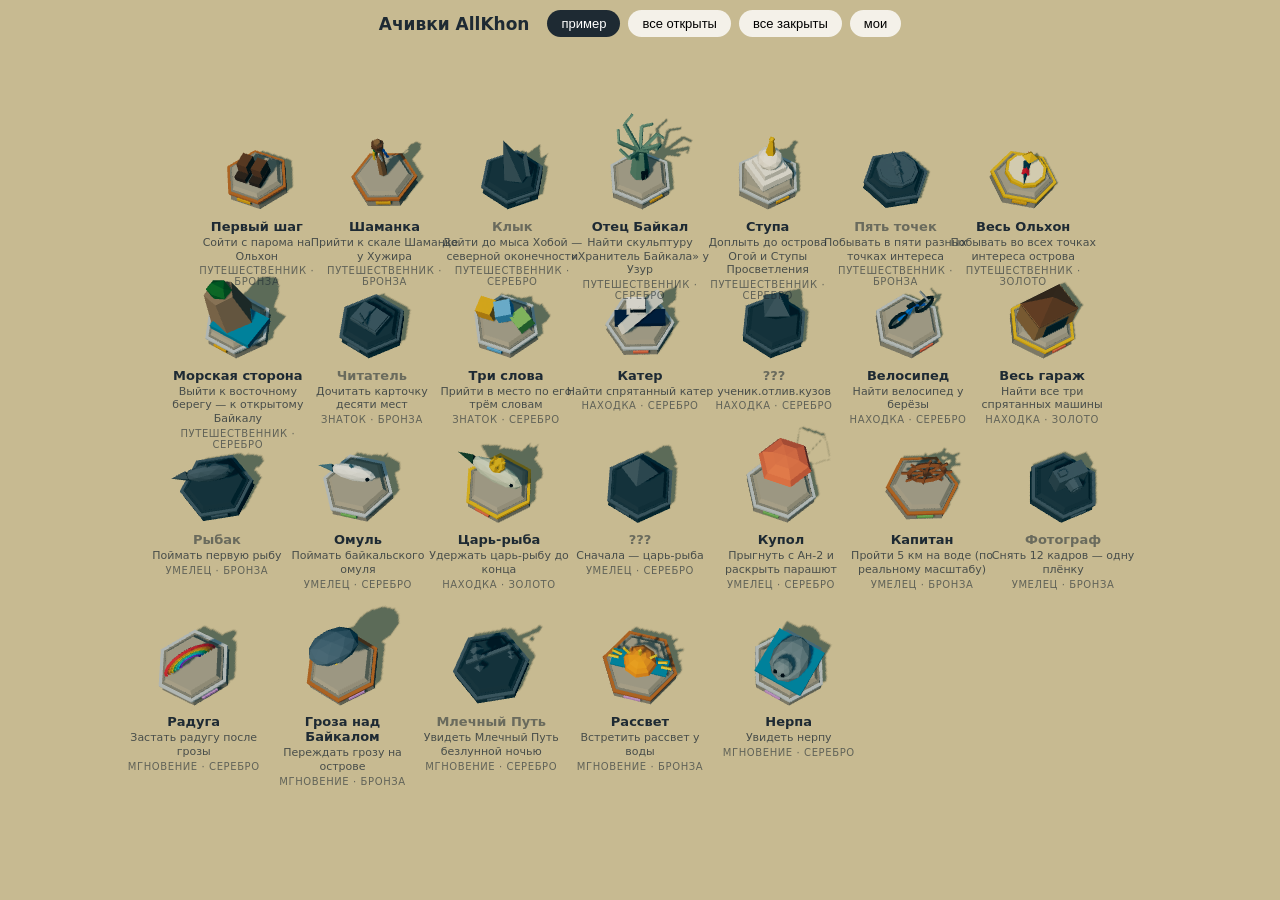
==== achievements.html @ 07ad4da5 "Сайт v0.14.26 · 16.11.2026 02:11" ====
<!doctype html>
<html lang="ru">
  <head>
    <meta charset="UTF-8" />
    <meta name="viewport" content="width=device-width, initial-scale=1" />
    <title>AllKhon — ачивки</title>
    <style>html,body{color:#1e2a33;background:#cfe3ea;height:100%;margin:0;font-family:system-ui,sans-serif;overflow:hidden}canvas{display:block}#bar{z-index:2;justify-content:center;align-items:center;gap:8px;display:flex;position:fixed;top:10px;left:0;right:0}#bar b{margin-right:10px;font-size:17px}#bar button{cursor:pointer;background:#fffc;border:0;border-radius:999px;padding:6px 14px;font-size:13px}#bar button.on{color:#fff;background:#1e2a33}#labels{pointer-events:none;position:fixed;inset:0}.lab{text-align:center;width:150px;position:absolute;transform:translate(-50%)}.lab .n{font-size:13px;font-weight:700}.lab .t{opacity:.75;margin-top:2px;font-size:11px;line-height:1.25}.lab .k{text-transform:uppercase;letter-spacing:.06em;opacity:.6;margin-top:2px;font-size:10px}.lab.off .n{opacity:.55}</style>
    <script type="module" crossorigin src="./assets/achievements-DdDQetMf.js"></script>
    <link rel="modulepreload" crossorigin href="./assets/modulepreload-polyfill-P2Xu9kJm.js">
    <link rel="modulepreload" crossorigin href="./assets/achievements-7q-dB1kM.js">
  </head>
  <body>
    <div id="bar"><b>Ачивки AllKhon</b>
      <button data-m="demo" class="on">пример</button><button data-m="all">все открыты</button><button data-m="none">все закрыты</button><button data-m="mine">мои</button>
    </div>
    <div id="labels"></div>
  </body>
</html>
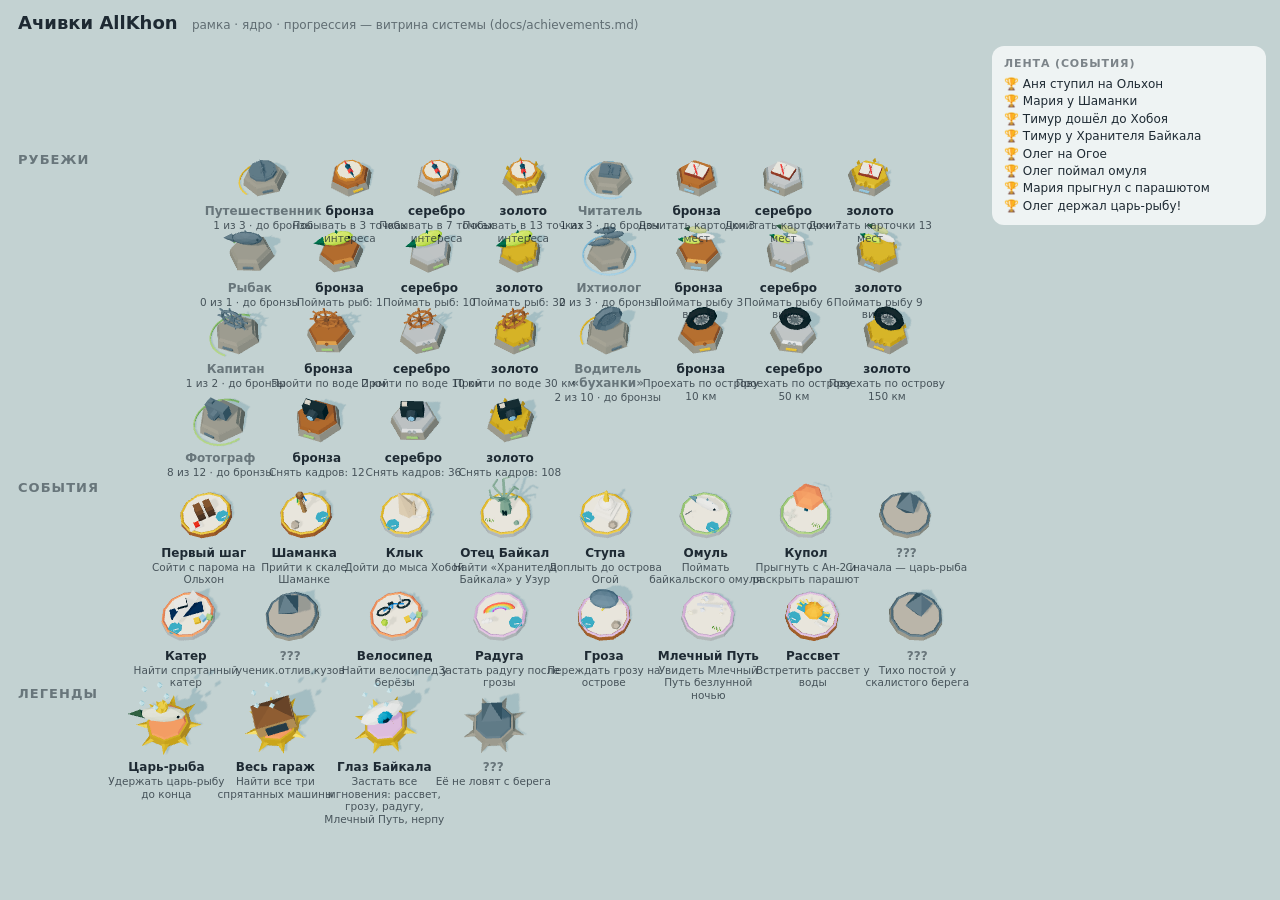
==== commit dc75b4b4: "Сайт v0.14.27 · 16.11.2026 09:28" ====
--- a/achievements.html
+++ b/achievements.html
@@ -4,15 +4,14 @@
     <meta charset="UTF-8" />
     <meta name="viewport" content="width=device-width, initial-scale=1" />
     <title>AllKhon — ачивки</title>
-    <style>html,body{color:#1e2a33;background:#cfe3ea;height:100%;margin:0;font-family:system-ui,sans-serif;overflow:hidden}canvas{display:block}#bar{z-index:2;justify-content:center;align-items:center;gap:8px;display:flex;position:fixed;top:10px;left:0;right:0}#bar b{margin-right:10px;font-size:17px}#bar button{cursor:pointer;background:#fffc;border:0;border-radius:999px;padding:6px 14px;font-size:13px}#bar button.on{color:#fff;background:#1e2a33}#labels{pointer-events:none;position:fixed;inset:0}.lab{text-align:center;width:150px;position:absolute;transform:translate(-50%)}.lab .n{font-size:13px;font-weight:700}.lab .t{opacity:.75;margin-top:2px;font-size:11px;line-height:1.25}.lab .k{text-transform:uppercase;letter-spacing:.06em;opacity:.6;margin-top:2px;font-size:10px}.lab.off .n{opacity:.55}</style>
-    <script type="module" crossorigin src="./assets/achievements-DdDQetMf.js"></script>
+    <style>html,body{color:#1e2a33;background:#cfe3ea;height:100%;margin:0;font-family:system-ui,sans-serif;overflow:hidden}canvas{display:block}#labels{pointer-events:none;position:fixed;inset:0}.lab{text-align:center;width:124px;position:absolute;transform:translate(-50%)}.lab .n{font-size:12px;font-weight:700}.lab .t{opacity:.75;margin-top:1px;font-size:10.5px;line-height:1.2}.lab.off .n{opacity:.55}.sec{letter-spacing:.08em;text-transform:uppercase;opacity:.55;font-size:13px;font-weight:800;position:absolute;left:18px;transform:translateY(-50%)}#head{font-size:18px;font-weight:800;position:fixed;top:12px;left:18px}#head span{opacity:.6;margin-left:8px;font-size:12px;font-weight:400}#feed{background:#ffffffb8;border-radius:12px;width:250px;padding:10px 12px;font-size:12px;line-height:1.45;position:fixed;top:46px;right:14px}#feed b{letter-spacing:.08em;text-transform:uppercase;opacity:.55;margin-bottom:4px;font-size:11px;display:block}</style>
+    <script type="module" crossorigin src="./assets/achievements-YMZE5nSg.js"></script>
     <link rel="modulepreload" crossorigin href="./assets/modulepreload-polyfill-P2Xu9kJm.js">
-    <link rel="modulepreload" crossorigin href="./assets/achievements-7q-dB1kM.js">
+    <link rel="modulepreload" crossorigin href="./assets/achievements-QhnaVHcl.js">
   </head>
   <body>
-    <div id="bar"><b>Ачивки AllKhon</b>
-      <button data-m="demo" class="on">пример</button><button data-m="all">все открыты</button><button data-m="none">все закрыты</button><button data-m="mine">мои</button>
-    </div>
+    <div id="head">Ачивки AllKhon <span>рамка · ядро · прогрессия — витрина системы (docs/achievements.md)</span></div>
     <div id="labels"></div>
+    <div id="feed"><b>Лента (события)</b></div>
   </body>
 </html>
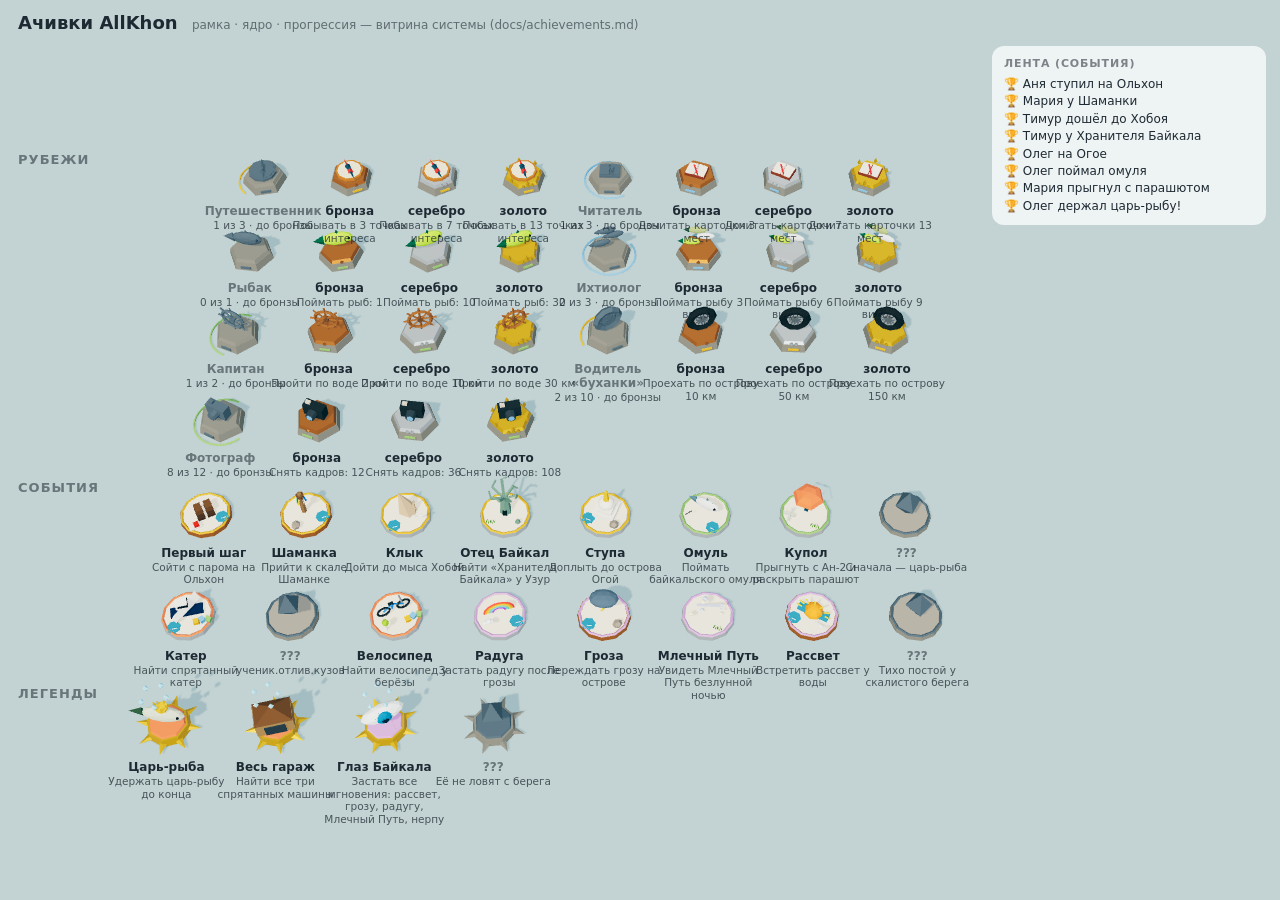
==== commit 2a9f6344: "Сайт v0.14.46 · 17.11.2026 02:16" ====
--- a/achievements.html
+++ b/achievements.html
@@ -5,9 +5,9 @@
     <meta name="viewport" content="width=device-width, initial-scale=1" />
     <title>AllKhon — ачивки</title>
     <style>html,body{color:#1e2a33;background:#cfe3ea;height:100%;margin:0;font-family:system-ui,sans-serif;overflow:hidden}canvas{display:block}#labels{pointer-events:none;position:fixed;inset:0}.lab{text-align:center;width:124px;position:absolute;transform:translate(-50%)}.lab .n{font-size:12px;font-weight:700}.lab .t{opacity:.75;margin-top:1px;font-size:10.5px;line-height:1.2}.lab.off .n{opacity:.55}.sec{letter-spacing:.08em;text-transform:uppercase;opacity:.55;font-size:13px;font-weight:800;position:absolute;left:18px;transform:translateY(-50%)}#head{font-size:18px;font-weight:800;position:fixed;top:12px;left:18px}#head span{opacity:.6;margin-left:8px;font-size:12px;font-weight:400}#feed{background:#ffffffb8;border-radius:12px;width:250px;padding:10px 12px;font-size:12px;line-height:1.45;position:fixed;top:46px;right:14px}#feed b{letter-spacing:.08em;text-transform:uppercase;opacity:.55;margin-bottom:4px;font-size:11px;display:block}</style>
-    <script type="module" crossorigin src="./assets/achievements-YMZE5nSg.js"></script>
+    <script type="module" crossorigin src="./assets/achievements-BnJVzFfF.js"></script>
     <link rel="modulepreload" crossorigin href="./assets/modulepreload-polyfill-P2Xu9kJm.js">
-    <link rel="modulepreload" crossorigin href="./assets/achievements-QhnaVHcl.js">
+    <link rel="modulepreload" crossorigin href="./assets/achievements-CbVIl-pT.js">
   </head>
   <body>
     <div id="head">Ачивки AllKhon <span>рамка · ядро · прогрессия — витрина системы (docs/achievements.md)</span></div>
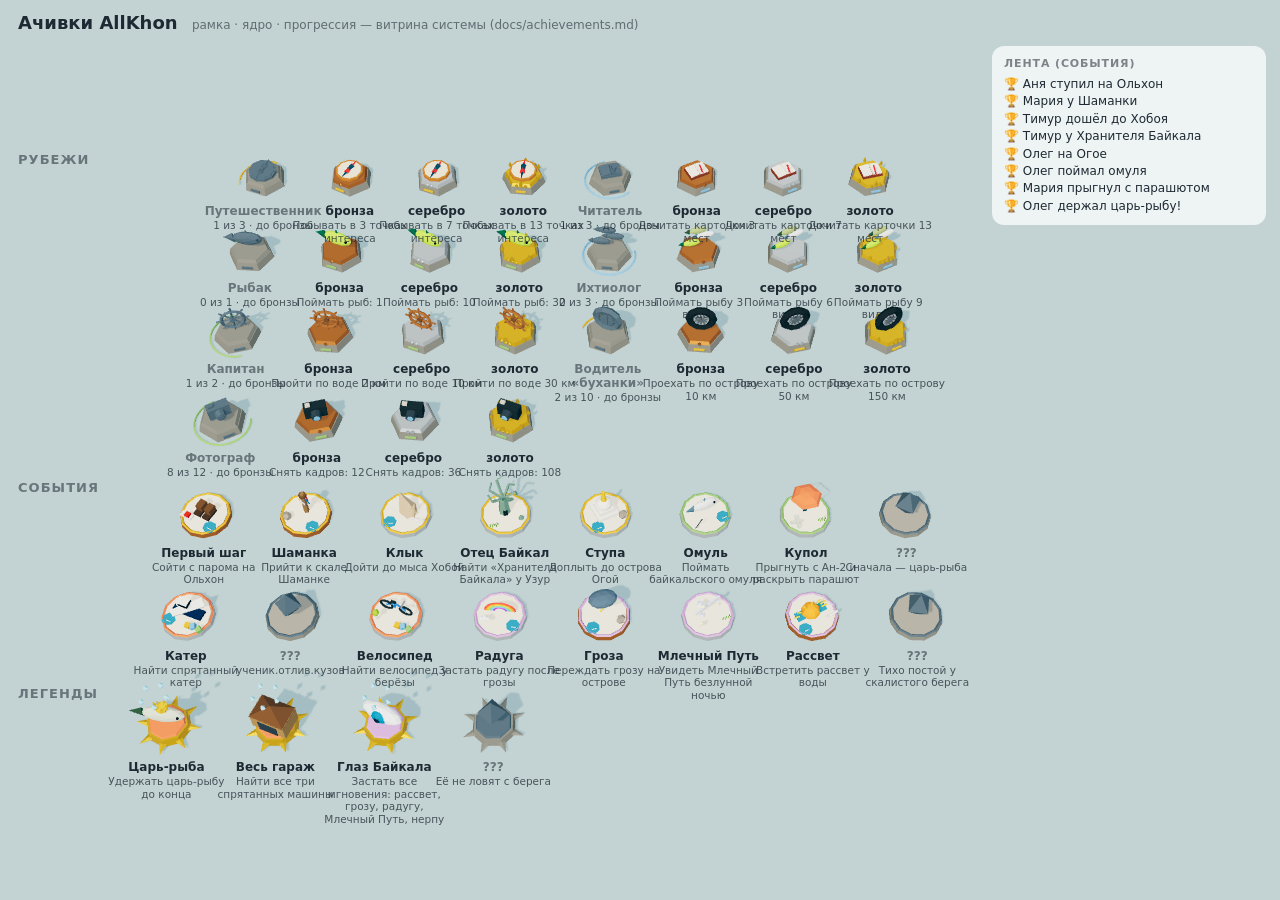
==== commit 0df9b754: "Сайт v0.14.47 · 17.11.2026 02:26" ====
--- a/achievements.html
+++ b/achievements.html
@@ -5,9 +5,9 @@
     <meta name="viewport" content="width=device-width, initial-scale=1" />
     <title>AllKhon — ачивки</title>
     <style>html,body{color:#1e2a33;background:#cfe3ea;height:100%;margin:0;font-family:system-ui,sans-serif;overflow:hidden}canvas{display:block}#labels{pointer-events:none;position:fixed;inset:0}.lab{text-align:center;width:124px;position:absolute;transform:translate(-50%)}.lab .n{font-size:12px;font-weight:700}.lab .t{opacity:.75;margin-top:1px;font-size:10.5px;line-height:1.2}.lab.off .n{opacity:.55}.sec{letter-spacing:.08em;text-transform:uppercase;opacity:.55;font-size:13px;font-weight:800;position:absolute;left:18px;transform:translateY(-50%)}#head{font-size:18px;font-weight:800;position:fixed;top:12px;left:18px}#head span{opacity:.6;margin-left:8px;font-size:12px;font-weight:400}#feed{background:#ffffffb8;border-radius:12px;width:250px;padding:10px 12px;font-size:12px;line-height:1.45;position:fixed;top:46px;right:14px}#feed b{letter-spacing:.08em;text-transform:uppercase;opacity:.55;margin-bottom:4px;font-size:11px;display:block}</style>
-    <script type="module" crossorigin src="./assets/achievements-BnJVzFfF.js"></script>
+    <script type="module" crossorigin src="./assets/achievements-YMZE5nSg.js"></script>
     <link rel="modulepreload" crossorigin href="./assets/modulepreload-polyfill-P2Xu9kJm.js">
-    <link rel="modulepreload" crossorigin href="./assets/achievements-CbVIl-pT.js">
+    <link rel="modulepreload" crossorigin href="./assets/achievements-QhnaVHcl.js">
   </head>
   <body>
     <div id="head">Ачивки AllKhon <span>рамка · ядро · прогрессия — витрина системы (docs/achievements.md)</span></div>
